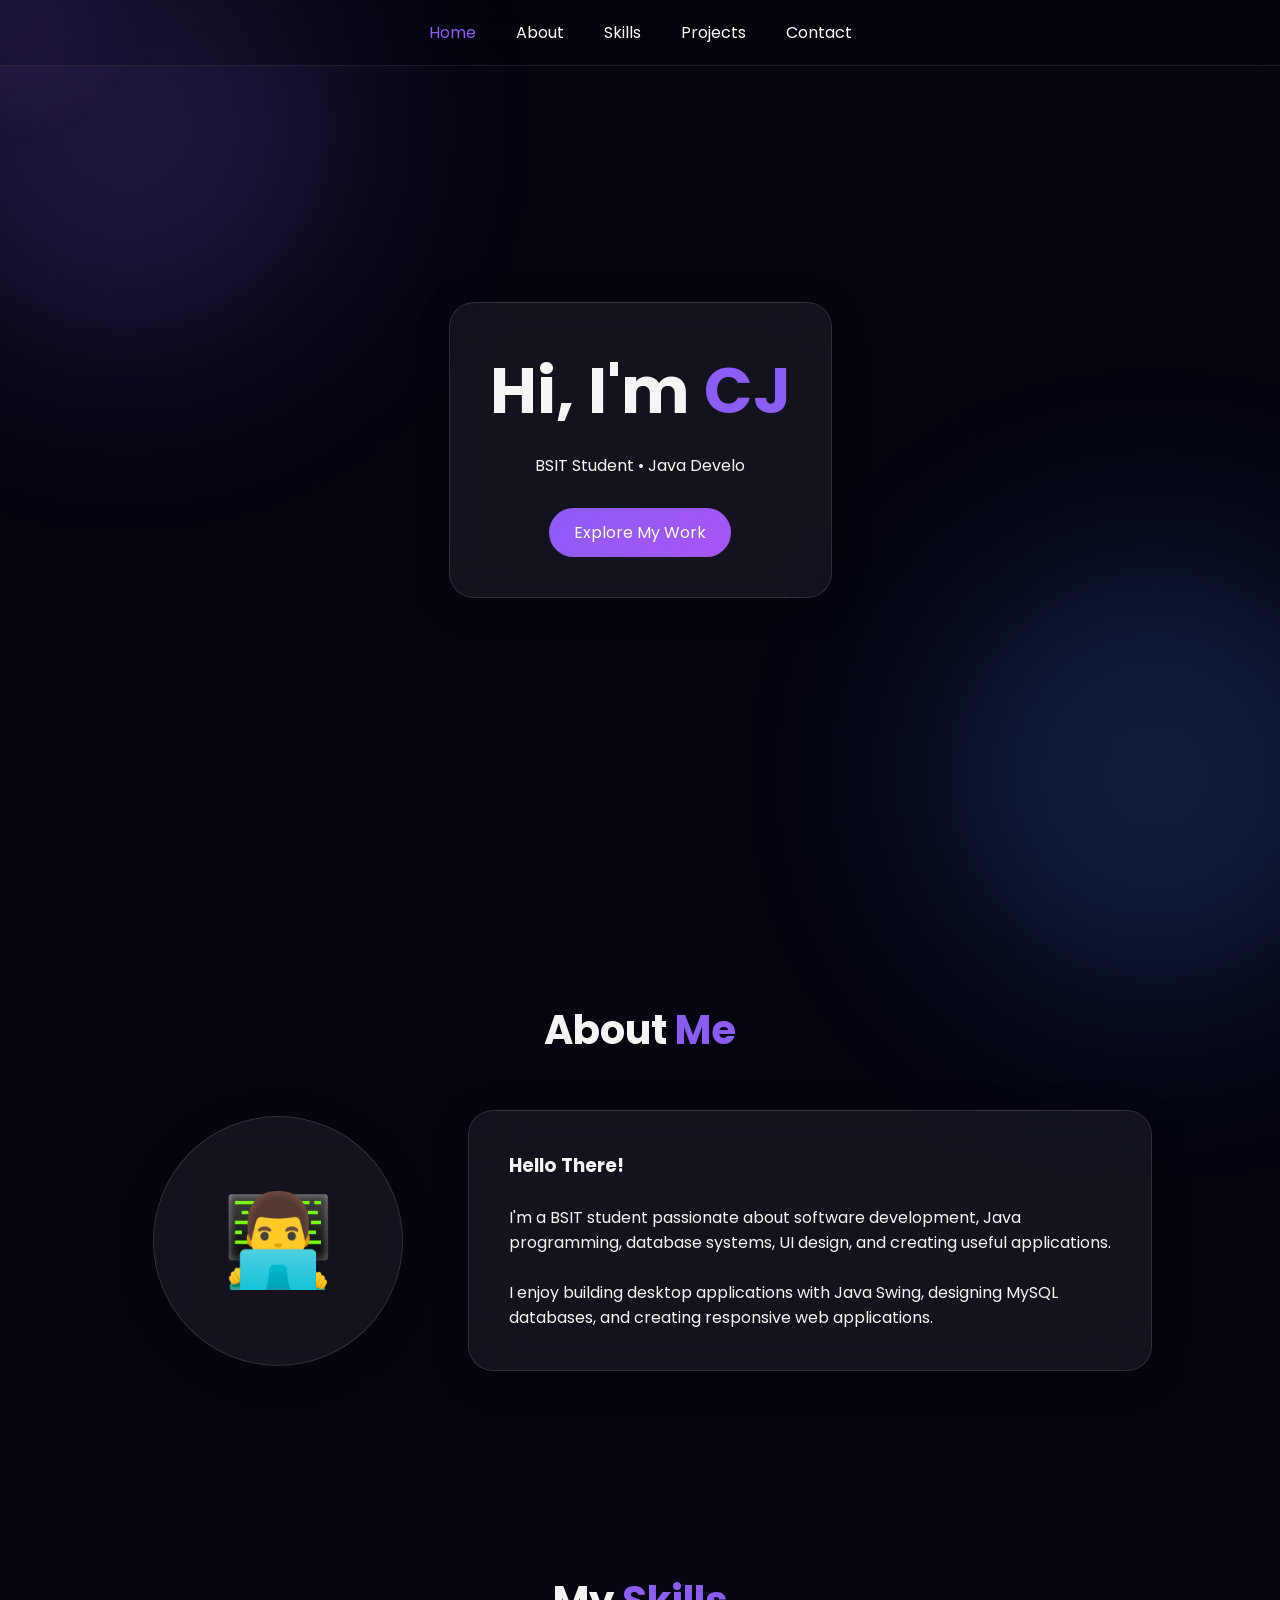
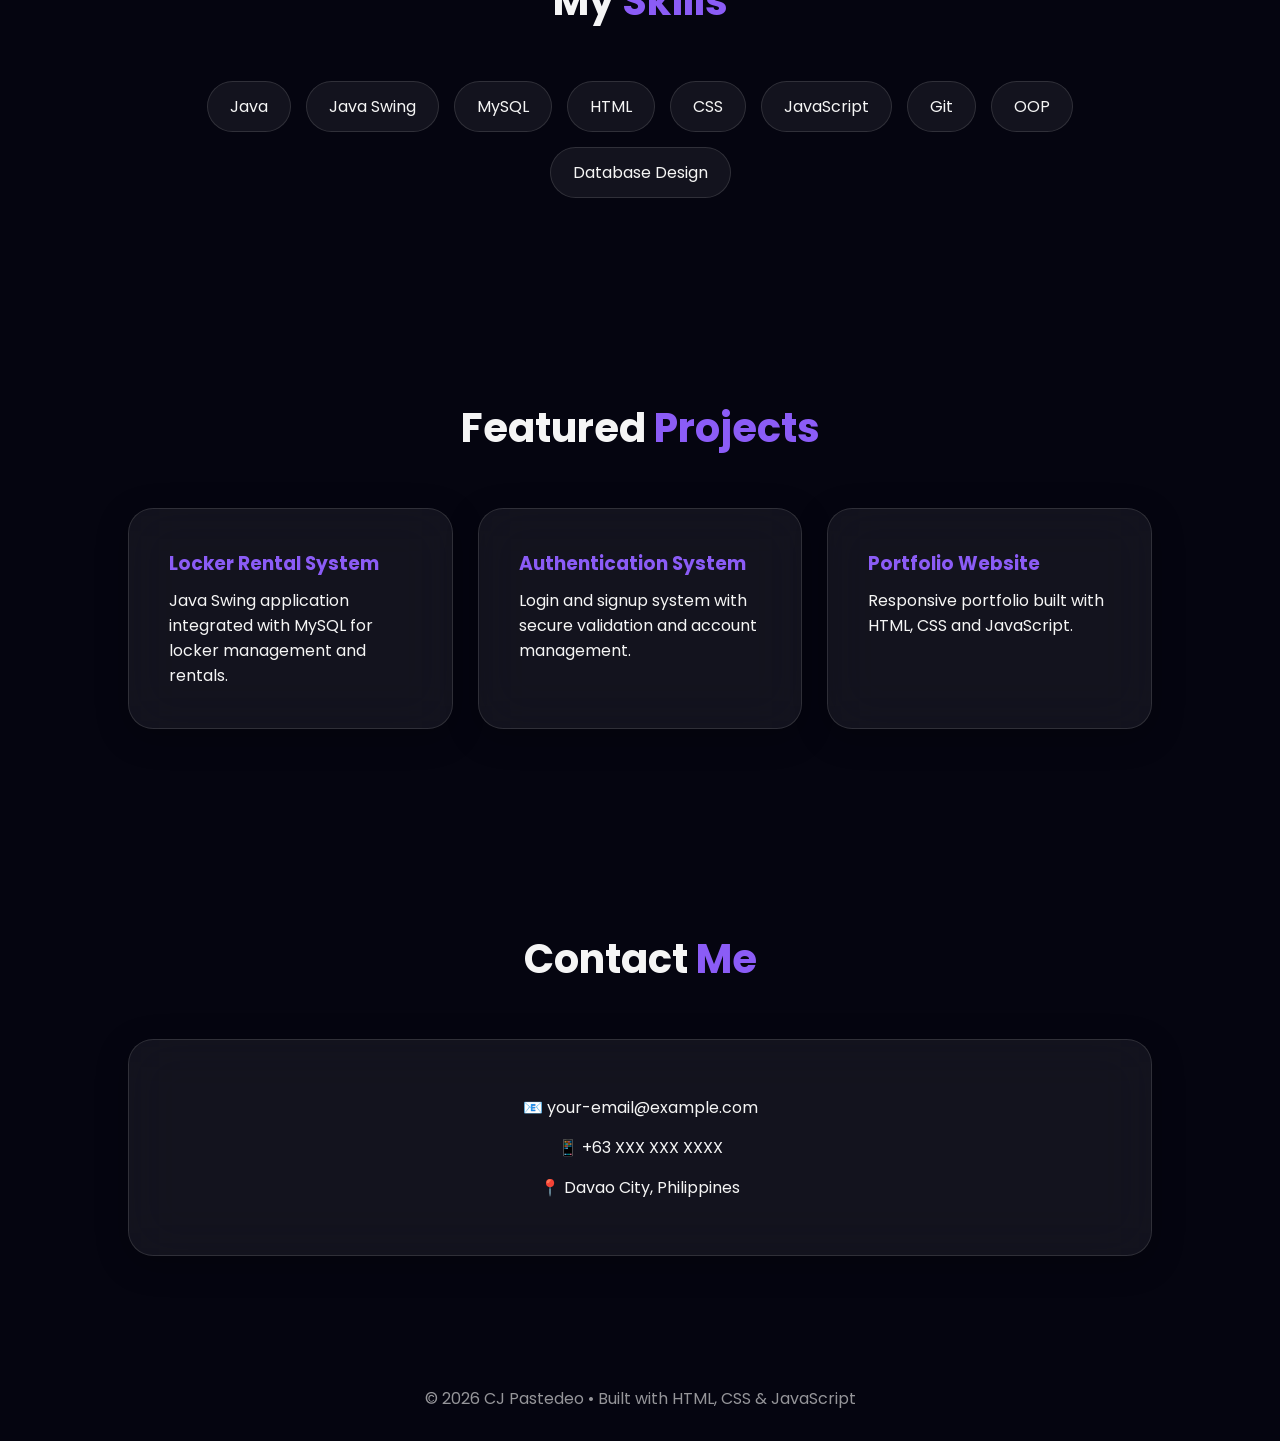
==== index.html @ b14b3968 "Add files via upload" ====
<!DOCTYPE html>
<html lang="en">

<head>
    <meta charset="UTF-8">
    <meta name="viewport" content="width=device-width, initial-scale=1.0">

    <title>CJ Pastedeo | Portfolio</title>

    <link rel="stylesheet" href="style.css">

    <link rel="preconnect" href="https://fonts.googleapis.com">
    <link href="https://fonts.googleapis.com/css2?family=Poppins:wght@300;400;500;600;700&display=swap"
        rel="stylesheet">
</head>

<body>

    <div class="blob blob1"></div>
    <div class="blob blob2"></div>

    <div id="cursor-glow"></div>

    <nav>
        <ul>
            <li><a href="#home">Home</a></li>
            <li><a href="#about">About</a></li>
            <li><a href="#skills">Skills</a></li>
            <li><a href="#projects">Projects</a></li>
            <li><a href="#contact">Contact</a></li>
        </ul>
    </nav>

    <section id="home" class="hero">

        <div class="glass">

            <h1>Hi, I'm <span>CJ</span></h1>

            <p id="typing"></p>

            <a href="#projects" class="btn">
                Explore My Work
            </a>

        </div>

    </section>

    <section id="about" class="hidden">

        <h2 class="title">
            About <span>Me</span>
        </h2>

        <div class="about">

            <div class="glass avatar">
                👨‍💻
            </div>

            <div class="glass">

                <h3>Hello There!</h3>

                <br>

                <p>
                    I'm a BSIT student passionate about software development,
                    Java programming, database systems, UI design,
                    and creating useful applications.
                </p>

                <br>

                <p>
                    I enjoy building desktop applications with Java Swing,
                    designing MySQL databases, and creating responsive web
                    applications.
                </p>

            </div>

        </div>

    </section>

    <section id="skills" class="hidden">

        <h2 class="title">
            My <span>Skills</span>
        </h2>

        <div class="skills">

            <div class="skill">Java</div>
            <div class="skill">Java Swing</div>
            <div class="skill">MySQL</div>
            <div class="skill">HTML</div>
            <div class="skill">CSS</div>
            <div class="skill">JavaScript</div>
            <div class="skill">Git</div>
            <div class="skill">OOP</div>
            <div class="skill">Database Design</div>

        </div>

    </section>

    <section id="projects" class="hidden">

        <h2 class="title">
            Featured <span>Projects</span>
        </h2>

        <div class="projects">

            <div class="glass project">

                <h3>Locker Rental System</h3>

                <p>
                    Java Swing application integrated with MySQL for
                    locker management and rentals.
                </p>

            </div>

            <div class="glass project">

                <h3>Authentication System</h3>

                <p>
                    Login and signup system with secure validation
                    and account management.
                </p>

            </div>

            <div class="glass project">

                <h3>Portfolio Website</h3>

                <p>
                    Responsive portfolio built with HTML, CSS and JavaScript.
                </p>

            </div>

        </div>

    </section>

    <section id="contact" class="hidden">

        <h2 class="title">
            Contact <span>Me</span>
        </h2>

        <div class="glass contact">

            <p>📧 your-email@example.com</p>
            <p>📱 +63 XXX XXX XXXX</p>
            <p>📍 Davao City, Philippines</p>

        </div>

    </section>

    <footer>
        © 2026 CJ Pastedeo • Built with HTML, CSS & JavaScript
    </footer>

    <script src="script.js"></script>

</body>

</html>
---- style.css ----
:root {
    --primary: #8b5cf6;
    --secondary: #a855f7;
    --bg: #050510;
    --glass: rgba(255, 255, 255, .06);
    --border: rgba(255, 255, 255, .12);
    --text: #f5f5f5;
}

* {
    margin: 0;
    padding: 0;
    box-sizing: border-box;
    font-family: 'Poppins', sans-serif;
    scroll-behavior: smooth;
}

body {
    background: var(--bg);
    color: var(--text);
    overflow-x: hidden;
}

/* Navbar */

nav {
    position: fixed;
    width: 100%;
    top: 0;
    z-index: 1000;

    backdrop-filter: blur(20px);
    background: rgba(0, 0, 0, .2);
    border-bottom: 1px solid rgba(255,255,255,.08);
}

nav ul {
    display: flex;
    justify-content: center;
    gap: 40px;
    list-style: none;
    padding: 20px;
}

nav a {
    color: white;
    text-decoration: none;
    transition: .3s;
}

/* Hero */

.hero {
    min-height: 100vh;

    display: flex;
    justify-content: center;
    align-items: center;

    text-align: center;
    padding: 40px;
}

.hero h1 {
    font-size: 4rem;
}

.hero span {
    color: var(--primary);
}

.hero p {
    margin-top: 15px;
    min-height: 30px;
}

/* Glass */

.glass {
    background: var(--glass);
    backdrop-filter: blur(25px);

    border: 1px solid var(--border);

    border-radius: 25px;

    padding: 40px;

    box-shadow:
        0 8px 32px rgba(0,0,0,.25);
}

/* Button */

.btn {
    display: inline-block;

    margin-top: 25px;

    text-decoration: none;
    color: white;

    padding: 12px 25px;

    border-radius: 50px;

    background: linear-gradient(
        135deg,
        var(--primary),
        var(--secondary)
    );

    transition: .3s;
}

.btn:hover {
    transform: translateY(-5px);
}

/* Sections */

section {
    padding: 100px 10%;
}

.title {
    text-align: center;
    font-size: 2.5rem;
    margin-bottom: 50px;
}

.title span {
    color: var(--primary);
}

/* About */

.about {
    display: grid;
    grid-template-columns: 300px 1fr;
    gap: 40px;
}

.avatar {
    width: 250px;
    height: 250px;

    margin: auto;

    display: flex;
    align-items: center;
    justify-content: center;

    border-radius: 50%;

    font-size: 90px;
}

/* Skills */

.skills {
    display: flex;
    flex-wrap: wrap;
    justify-content: center;
    gap: 15px;
}

.skill {
    padding: 12px 22px;
    border-radius: 50px;

    background: var(--glass);
    border: 1px solid var(--border);

    transition: .3s;
}

.skill:hover {
    transform: translateY(-5px);
    border-color: var(--primary);
}

/* Projects */

.projects {
    display: grid;
    grid-template-columns:
        repeat(auto-fit, minmax(280px, 1fr));
    gap: 25px;
}

.project {
    transition: .3s;
}

.project:hover {
    transform:
        translateY(-12px)
        scale(1.02);

    box-shadow:
        0 0 40px rgba(139,92,246,.2);
}

.project h3 {
    color: var(--primary);
    margin-bottom: 10px;
}

/* Contact */

.contact {
    text-align: center;
}

.contact p {
    margin: 15px 0;
}

/* Footer */

footer {
    text-align: center;
    padding: 30px;
    opacity: .6;
}

/* Animation */

.hidden {
    opacity: 0;
    transform: translateY(40px);
    transition: all .8s ease;
}

.show {
    opacity: 1;
    transform: translateY(0);
}

/* Background Blobs */

.blob {
    position: fixed;
    border-radius: 50%;
    filter: blur(100px);
    z-index: -2;
}

.blob1 {
    width: 450px;
    height: 450px;
    background: #8b5cf6;

    top: -100px;
    left: -100px;

    opacity: .2;

    animation: float1 15s infinite ease-in-out;
}

.blob2 {
    width: 450px;
    height: 450px;
    background: #3b82f6;

    right: -100px;
    bottom: -100px;

    opacity: .2;

    animation: float2 18s infinite ease-in-out;
}

@keyframes float1 {
    50% {
        transform:
            translateY(80px)
            translateX(50px);
    }
}

@keyframes float2 {
    50% {
        transform:
            translateY(-80px)
            translateX(-50px);
    }
}

/* Cursor Glow */

#cursor-glow {
    position: fixed;

    width: 300px;
    height: 300px;

    border-radius: 50%;

    background:
        radial-gradient(
            circle,
            rgba(139,92,246,.15),
            transparent 70%
        );

    pointer-events: none;

    transform: translate(-50%, -50%);
    z-index: -1;
}

/* Responsive */

@media(max-width: 900px) {

    .about {
        grid-template-columns: 1fr;
        text-align: center;
    }

    .hero h1 {
        font-size: 2.8rem;
    }

}
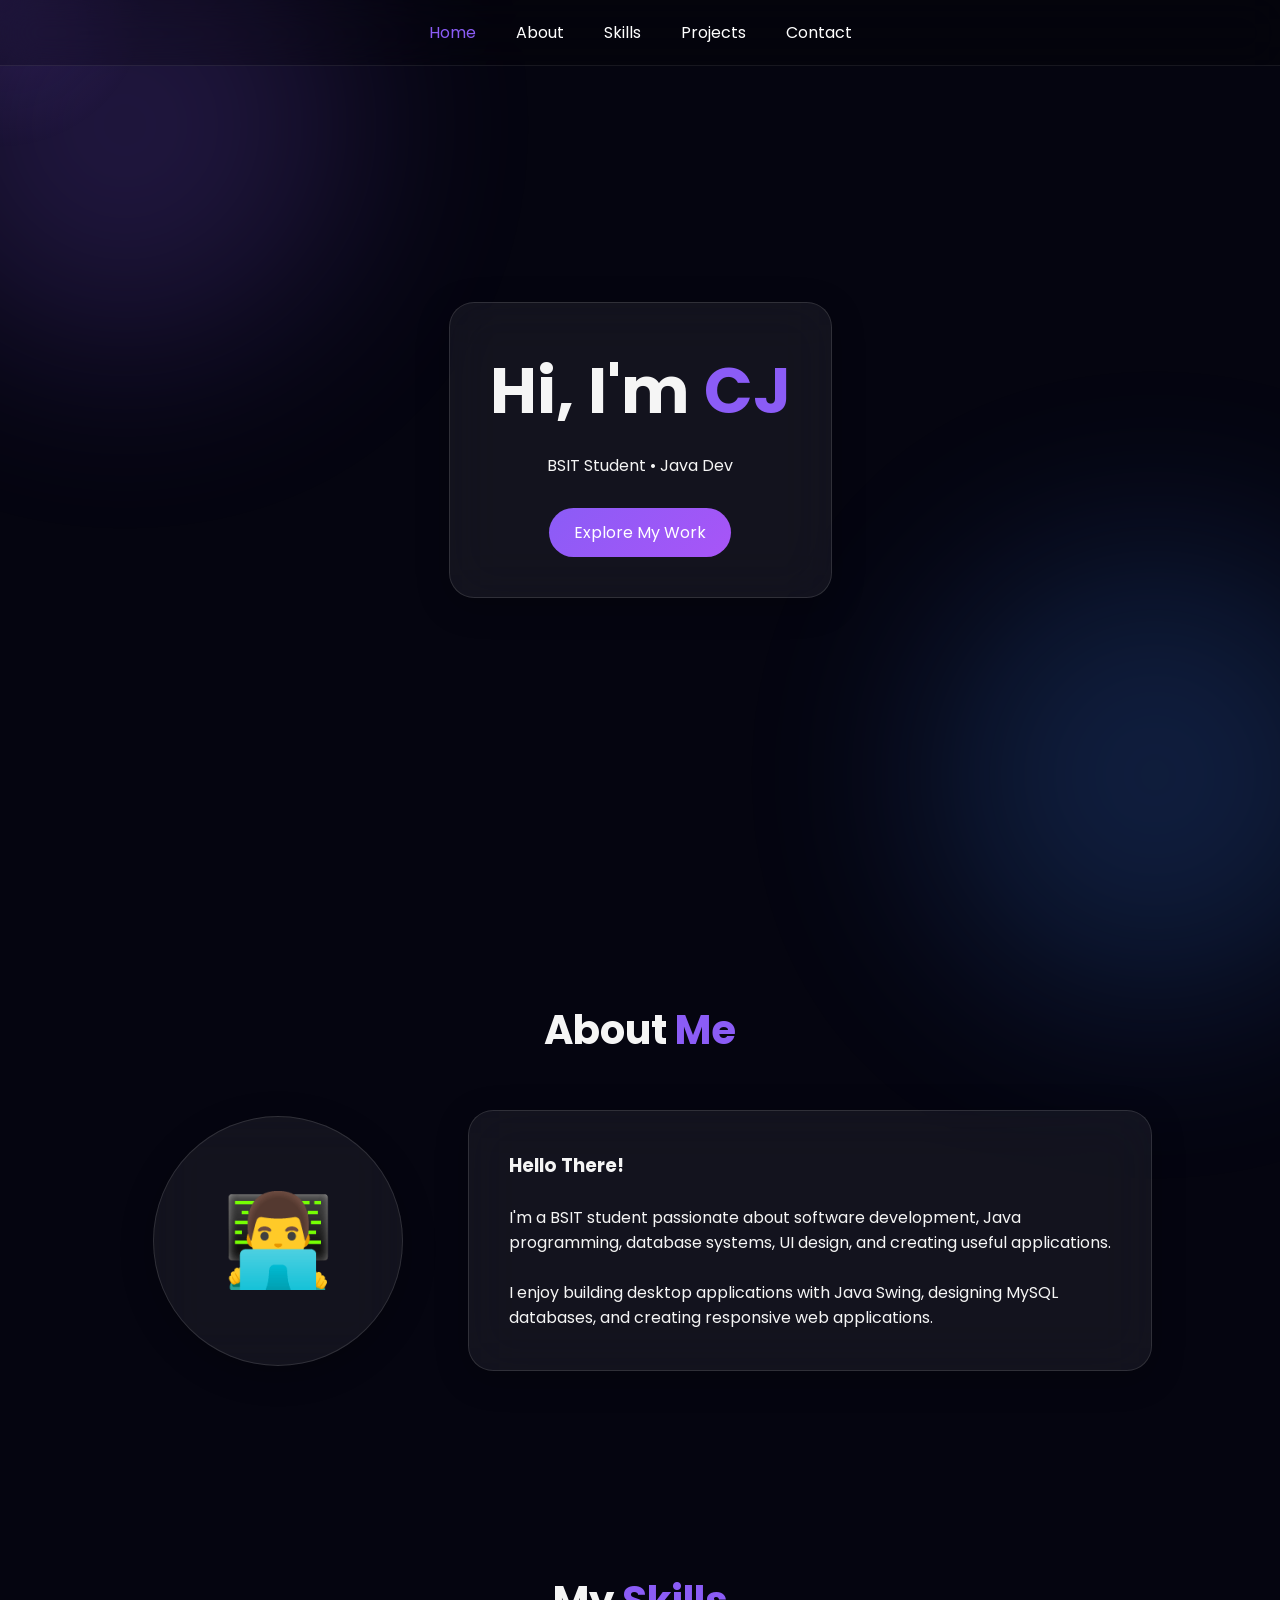
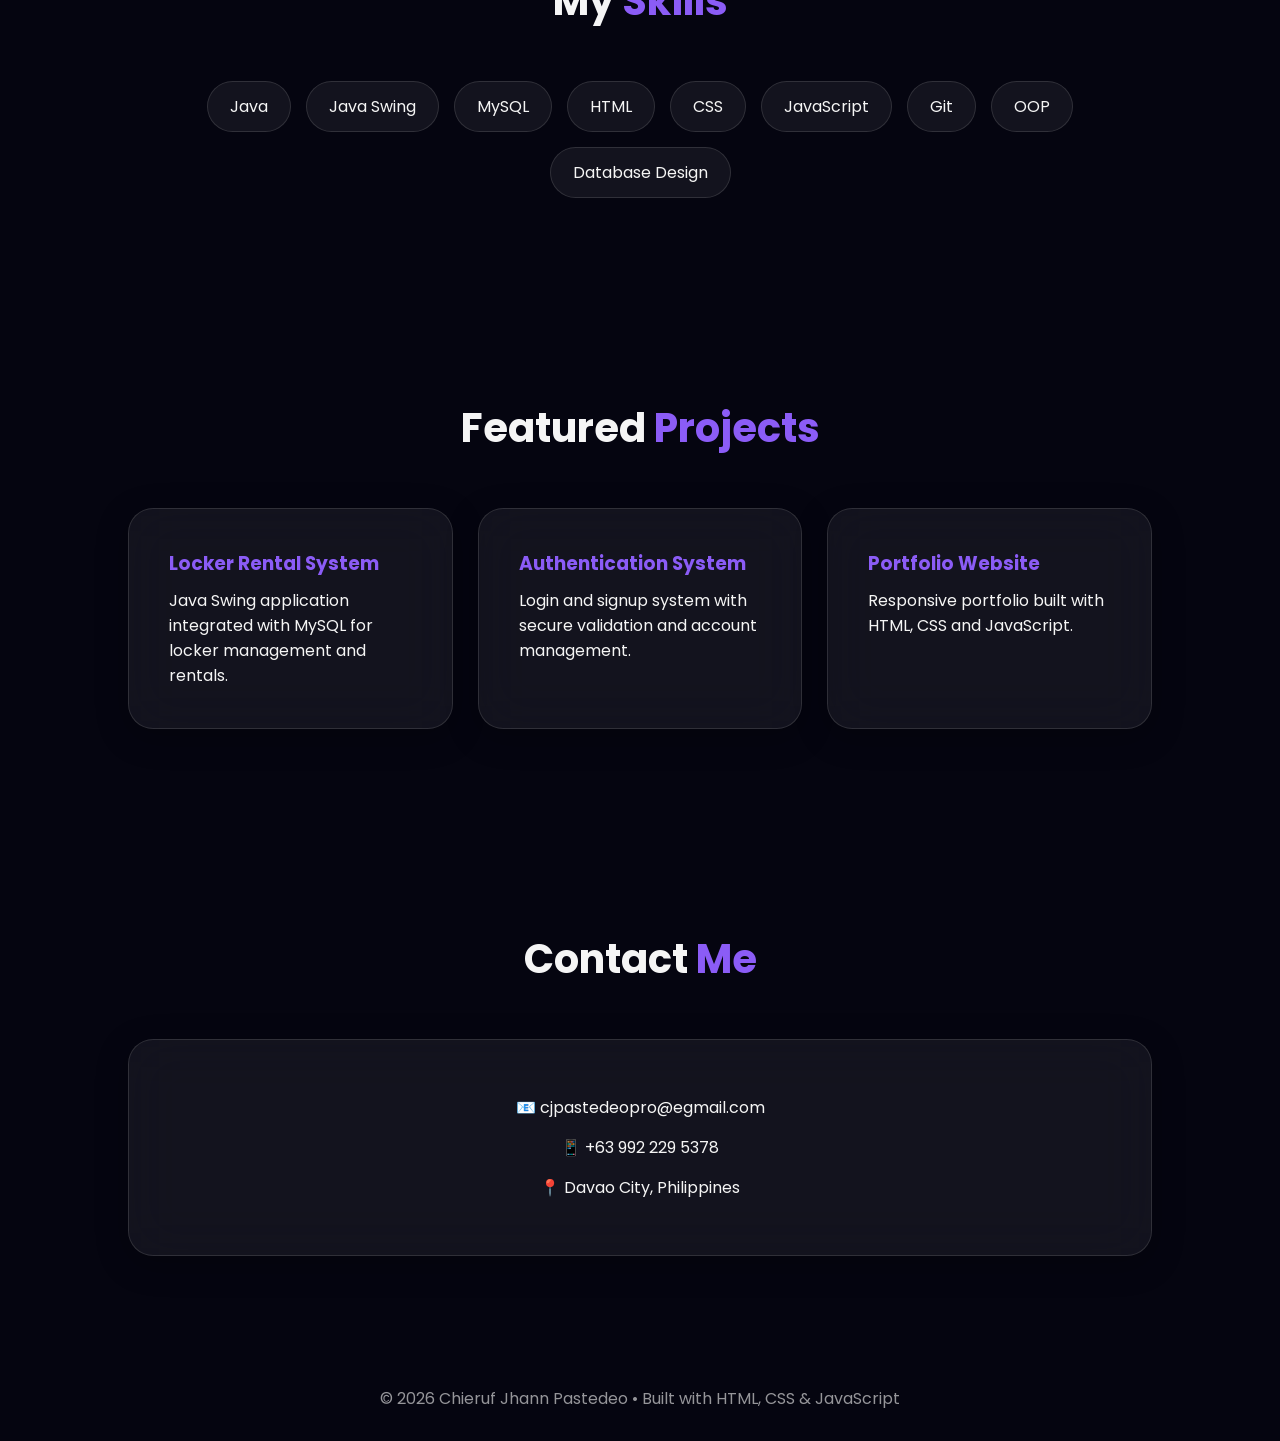
==== commit 2847faf7: "Update index.html" ====
--- a/index.html
+++ b/index.html
@@ -5,7 +5,7 @@
     <meta charset="UTF-8">
     <meta name="viewport" content="width=device-width, initial-scale=1.0">
 
-    <title>CJ Pastedeo | Portfolio</title>
+    <title>Chieruf Jhann Pastedeo | Portfolio</title>
 
     <link rel="stylesheet" href="style.css">
 
@@ -159,8 +159,8 @@
 
         <div class="glass contact">
 
-            <p>📧 your-email@example.com</p>
-            <p>📱 +63 XXX XXX XXXX</p>
+            <p>📧 cjpastedeopro@egmail.com</p>
+            <p>📱 +63 992 229 5378</p>
             <p>📍 Davao City, Philippines</p>
 
         </div>
@@ -168,11 +168,11 @@
     </section>
 
     <footer>
-        © 2026 CJ Pastedeo • Built with HTML, CSS & JavaScript
+        © 2026 Chieruf Jhann Pastedeo • Built with HTML, CSS & JavaScript
     </footer>
 
     <script src="script.js"></script>
 
 </body>
 
-</html>+</html>
